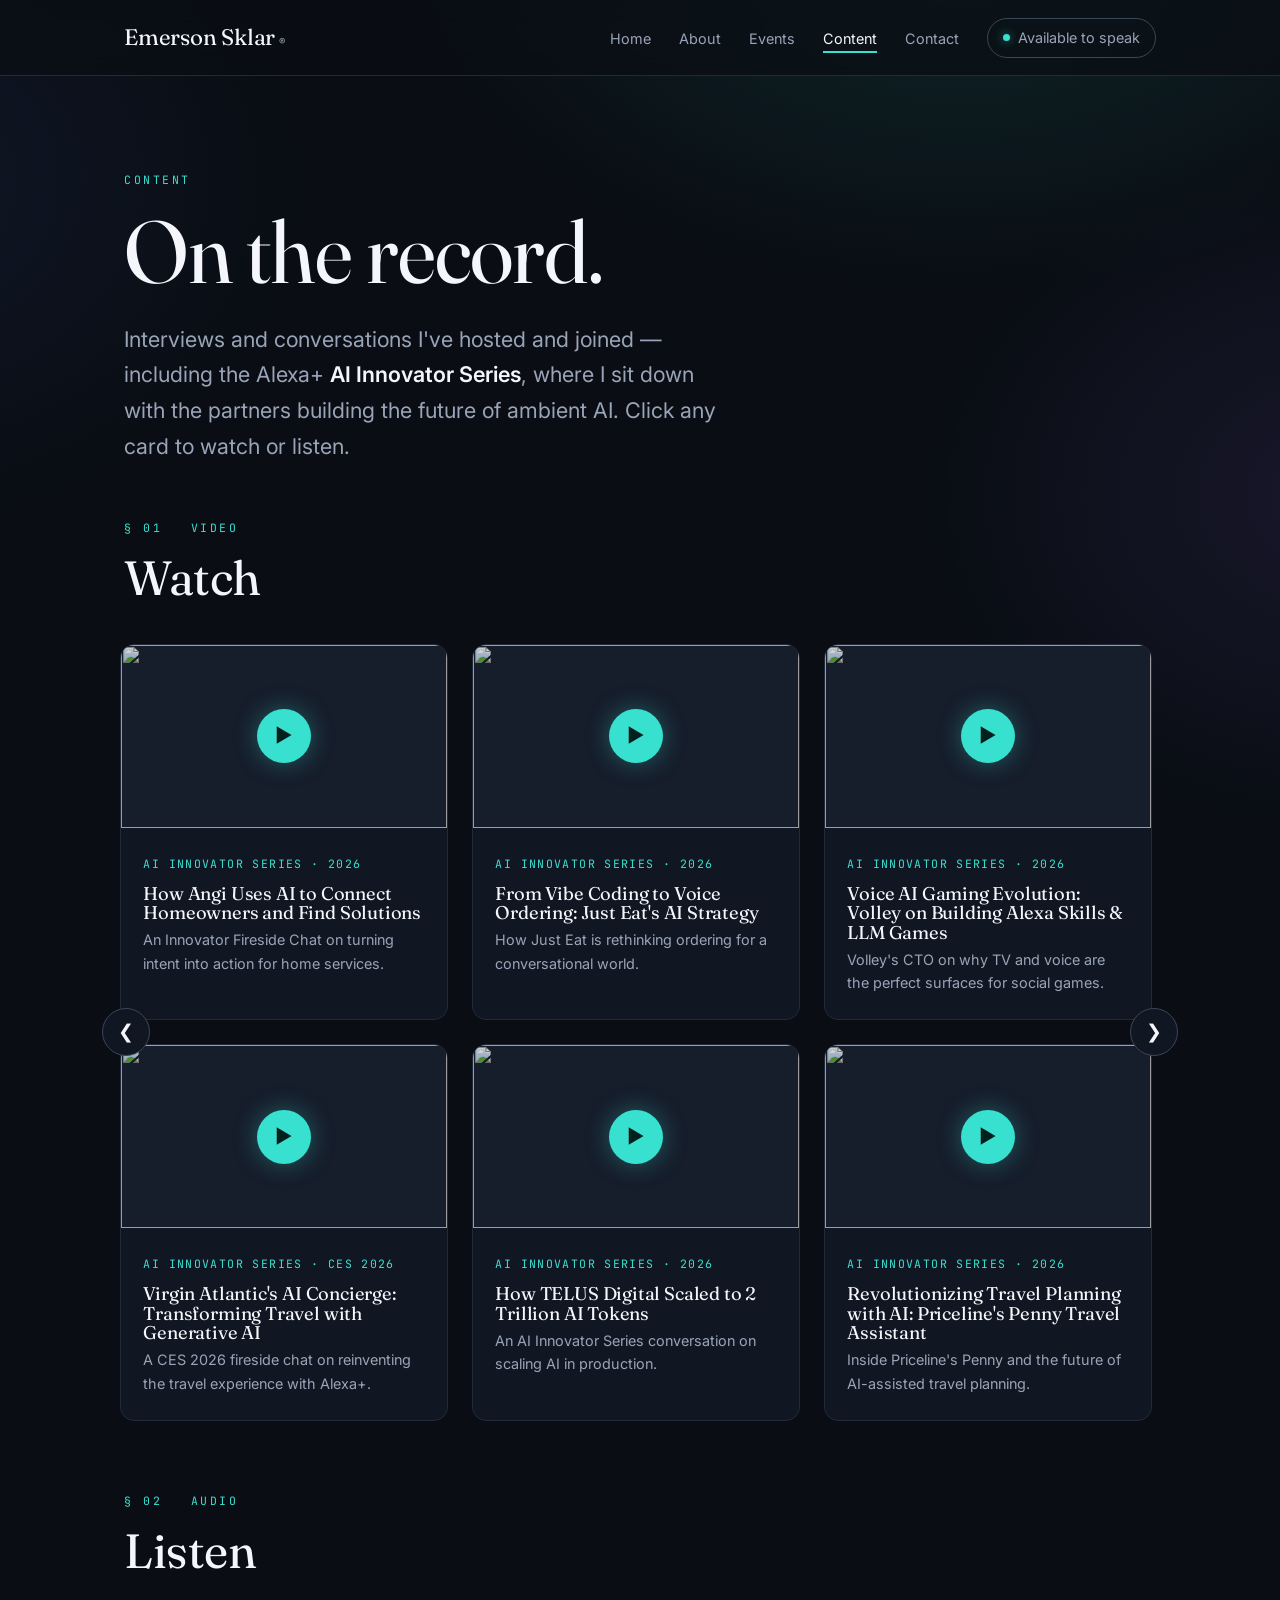
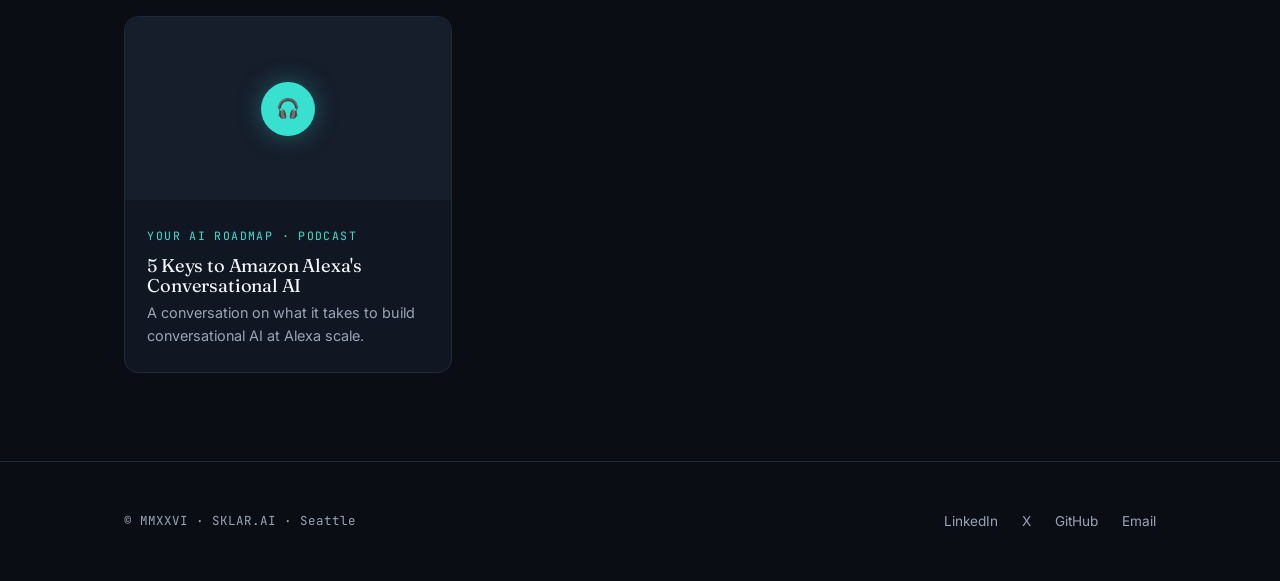
==== content/index.html @ c4c7babc "Add clean URLs and complete OpenGraph/Twitter tags - Move inner pages to folder/index.html for clean" ====
<!DOCTYPE html>
<html lang="en">
<head>
  <meta charset="utf-8">
  <meta name="viewport" content="width=device-width, initial-scale=1">
  <title>Content — Emerson Sklar</title>
  <meta name="description" content="Videos, interviews, and podcasts featuring Emerson Sklar, Chief Evangelist for Amazon Alexa — including the Alexa+ AI Innovator Series.">
  <link rel="canonical" href="https://sklar.ai/content/">
  <meta property="og:type" content="website">
  <meta property="og:site_name" content="Emerson Sklar">
  <meta property="og:title" content="Content — Emerson Sklar">
  <meta property="og:description" content="Videos, interviews, and podcasts featuring Emerson Sklar, Chief Evangelist for Amazon Alexa — including the Alexa+ AI Innovator Series.">
  <meta property="og:url" content="https://sklar.ai/content/">
  <meta property="og:image" content="https://sklar.ai/assets/img/og-image.jpg">
  <meta property="og:image:width" content="1200">
  <meta property="og:image:height" content="630">
  <meta property="og:image:alt" content="Emerson Sklar, Chief Evangelist for Amazon Alexa">
  <meta name="twitter:card" content="summary_large_image">
  <meta name="twitter:title" content="Content — Emerson Sklar">
  <meta name="twitter:description" content="Videos, interviews, and podcasts — including the Alexa+ AI Innovator Series.">
  <meta name="twitter:image" content="https://sklar.ai/assets/img/og-image.jpg">
  <link rel="preconnect" href="https://fonts.googleapis.com">
  <link rel="preconnect" href="https://fonts.gstatic.com" crossorigin>
  <link href="https://fonts.googleapis.com/css2?family=Fraunces:ital,opsz,wght@0,9..144,400;0,9..144,500;1,9..144,400&family=Inter:wght@400;500;600&family=JetBrains+Mono:wght@400;500&display=swap" rel="stylesheet">
  <link rel="stylesheet" href="/assets/css/style.css?v=2">
  <link rel="stylesheet" href="/assets/css/carousel.css?v=2">
</head>
<body>

  <nav class="nav">
    <div class="nav-inner">
      <a class="brand" href="/"><span class="name">Emerson Sklar</span><sup>®</sup></a>
      <input type="checkbox" id="nav-toggle" class="nav-toggle">
      <label for="nav-toggle" class="nav-toggle-label" aria-label="Toggle menu">☰</label>
      <ul class="nav-links">
        <li><a href="/">Home</a></li>
        <li><a href="/about/">About</a></li>
        <li><a href="/events/">Events</a></li>
        <li><a href="/content/" class="active">Content</a></li>
        <li><a href="/contact/">Contact</a></li>
        <li><a class="pill" href="/contact/"><span class="dot"></span>Available to speak</a></li>
      </ul>
    </div>
  </nav>

  <section>
    <div class="wrap">
      <span class="eyebrow rise rise-1">Content</span>
      <h1 class="rise rise-2" style="margin-bottom:1.5rem;">On the record.</h1>
      <p class="lead rise rise-3" style="margin-bottom:3rem;">Interviews and conversations I've hosted and joined &mdash; including the Alexa+ <strong>AI Innovator Series</strong>, where I sit down with the partners building the future of ambient AI. Click any card to watch or listen.</p>

      <div class="section-head">
        <div><span class="eyebrow">§ 01 &nbsp; Video</span><h2>Watch</h2></div>
      </div>

      <!--
        VIDEO CAROUSEL: the cards below scroll horizontally, 2 rows x 3 columns
        (= 6 videos) at a time on desktop, with the prev/next arrows.
        To add a video: copy one <article class="media-item"> block below and
        paste it inside <div class="carousel-track">. It is added to the
        carousel automatically — no other changes needed.
      -->
      <div class="carousel" style="margin-bottom:4rem;">
        <button class="carousel-btn prev" type="button" aria-label="Previous videos">&#10094;</button>

        <div class="carousel-track" aria-label="Video carousel" tabindex="0">

        <article class="media-item">
          <a href="https://www.youtube.com/watch?v=mLCCWMTmZUk" target="_blank" rel="noopener">
            <div class="media-thumb">
              <img src="https://img.youtube.com/vi/mLCCWMTmZUk/hqdefault.jpg" alt="" loading="lazy">
              <div class="play">&#9654;</div>
            </div>
          </a>
          <div class="media-body">
            <span class="kind">AI Innovator Series · 2026</span>
            <h3>How Angi Uses AI to Connect Homeowners and Find Solutions</h3>
            <p>An Innovator Fireside Chat on turning intent into action for home services.</p>
          </div>
        </article>

        <article class="media-item">
          <a href="https://www.youtube.com/watch?v=b-GQsr6sros" target="_blank" rel="noopener">
            <div class="media-thumb">
              <img src="https://img.youtube.com/vi/b-GQsr6sros/hqdefault.jpg" alt="" loading="lazy">
              <div class="play">&#9654;</div>
            </div>
          </a>
          <div class="media-body">
            <span class="kind">AI Innovator Series · CES 2026</span>
            <h3>Virgin Atlantic's AI Concierge: Transforming Travel with Generative AI</h3>
            <p>A CES 2026 fireside chat on reinventing the travel experience with Alexa+.</p>
          </div>
        </article>

        <article class="media-item">
          <a href="https://www.youtube.com/watch?v=Ljmu2ucyFkM" target="_blank" rel="noopener">
            <div class="media-thumb">
              <img src="https://img.youtube.com/vi/Ljmu2ucyFkM/hqdefault.jpg" alt="" loading="lazy">
              <div class="play">&#9654;</div>
            </div>
          </a>
          <div class="media-body">
            <span class="kind">AI Innovator Series · 2026</span>
            <h3>From Vibe Coding to Voice Ordering: Just Eat's AI Strategy</h3>
            <p>How Just Eat is rethinking ordering for a conversational world.</p>
          </div>
        </article>

        <article class="media-item">
          <a href="https://www.youtube.com/watch?v=TvRG2hzFliM" target="_blank" rel="noopener">
            <div class="media-thumb">
              <img src="https://img.youtube.com/vi/TvRG2hzFliM/hqdefault.jpg" alt="" loading="lazy">
              <div class="play">&#9654;</div>
            </div>
          </a>
          <div class="media-body">
            <span class="kind">AI Innovator Series · 2026</span>
            <h3>How TELUS Digital Scaled to 2 Trillion AI Tokens</h3>
            <p>An AI Innovator Series conversation on scaling AI in production.</p>
          </div>
        </article>

        <article class="media-item">
          <a href="https://www.youtube.com/watch?v=eh3qBRM03-0" target="_blank" rel="noopener">
            <div class="media-thumb">
              <img src="https://img.youtube.com/vi/eh3qBRM03-0/hqdefault.jpg" alt="" loading="lazy">
              <div class="play">&#9654;</div>
            </div>
          </a>
          <div class="media-body">
            <span class="kind">AI Innovator Series · 2026</span>
            <h3>Voice AI Gaming Evolution: Volley on Building Alexa Skills &amp; LLM Games</h3>
            <p>Volley's CTO on why TV and voice are the perfect surfaces for social games.</p>
          </div>
        </article>

        <article class="media-item">
          <a href="https://www.youtube.com/watch?v=NsKoi2pzSls" target="_blank" rel="noopener">
            <div class="media-thumb">
              <img src="https://img.youtube.com/vi/NsKoi2pzSls/hqdefault.jpg" alt="" loading="lazy">
              <div class="play">&#9654;</div>
            </div>
          </a>
          <div class="media-body">
            <span class="kind">AI Innovator Series · 2026</span>
            <h3>Revolutionizing Travel Planning with AI: Priceline's Penny Travel Assistant</h3>
            <p>Inside Priceline's Penny and the future of AI-assisted travel planning.</p>
          </div>
        </article>

        <article class="media-item">
          <a href="https://www.youtube.com/watch?v=Tygz9t9SlMI" target="_blank" rel="noopener">
            <div class="media-thumb">
              <img src="https://img.youtube.com/vi/Tygz9t9SlMI/hqdefault.jpg" alt="" loading="lazy">
              <div class="play">&#9654;</div>
            </div>
          </a>
          <div class="media-body">
            <span class="kind">Keynote · CES 2026</span>
            <h3>Amazon CES 2026: New Alexa+ Echo, Kindle Scribe, Ring 4K &amp; Fire TV Lineup</h3>
            <p>An ambient-AI overview of Amazon's CES 2026 device lineup.</p>
          </div>
        </article>

        <article class="media-item">
          <a href="https://www.youtube.com/watch?v=8UlNAGkz5Ak" target="_blank" rel="noopener">
            <div class="media-thumb">
              <img src="https://img.youtube.com/vi/8UlNAGkz5Ak/hqdefault.jpg" alt="" loading="lazy">
              <div class="play">&#9654;</div>
            </div>
          </a>
          <div class="media-body">
            <span class="kind">Alexa Innovators · 2023</span>
            <h3>BMW | Alexa Innovators | Build with Alexa</h3>
            <p>How BMW built with Alexa — from the Build with Alexa series.</p>
          </div>
        </article>

        </div><!-- /.carousel-track -->

        <button class="carousel-btn next" type="button" aria-label="More videos">&#10095;</button>
      </div><!-- /.carousel -->

      <div class="section-head">
        <div><span class="eyebrow">§ 02 &nbsp; Audio</span><h2>Listen</h2></div>
      </div>

      <div class="media-grid">
        <article class="media-item">
          <a href="https://podcasts.apple.com/us/podcast/5-keys-to-amazon-alexas-conversational-ai-with-emerson/id1743322693?i=1000672221171" target="_blank" rel="noopener">
            <div class="media-thumb"><div class="play">&#127911;</div></div>
          </a>
          <div class="media-body">
            <span class="kind">Your AI Roadmap · Podcast</span>
            <h3>5 Keys to Amazon Alexa's Conversational AI</h3>
            <p>A conversation on what it takes to build conversational AI at Alexa scale.</p>
          </div>
        </article>
      </div>

      <!-- To add a video: copy a card inside the carousel track above, swap the two YouTube IDs (in the link and the img src) and the title. It joins the carousel automatically. -->

    </div>
  </section>

  <footer class="footer">
    <div class="wrap footer-inner">
      <span class="copy">© MMXXVI · SKLAR.AI · Seattle</span>
      <div class="socials">
        <a href="https://www.linkedin.com/in/emersonsklar/" target="_blank" rel="noopener">LinkedIn</a>
        <a href="https://x.com/emersonsklar" target="_blank" rel="noopener">X</a>
        <a href="https://github.com/emersonsklar" target="_blank" rel="noopener">GitHub</a>
        <a href="mailto:emersonsklar@gmail.com">Email</a>
      </div>
    </div>
  </footer>

  <script src="/assets/js/carousel.js?v=2"></script>
</body>
</html>
---- assets/css/style.css ----
/* =========================================================================
   sklar.ai — Emerson Sklar, Chief Evangelist, Amazon Alexa
   Hand-written static site. No build step, no dependencies.
   Edit content in the .html files; edit look-and-feel here.
   ========================================================================= */

/* ---- Design tokens ---------------------------------------------------- */
:root {
  /* Palette — deep midnight background with an electric-cyan accent.
     A nod to Alexa's glow without literally copying it. Change --accent
     to re-skin the whole site in one line. */
  --bg:            #0a0e14;   /* page background */
  --bg-elev:       #111722;   /* raised cards / panels */
  --bg-elev-2:     #161d2b;   /* hover / nested panels */
  --fg:            #f4f6fb;   /* primary text */
  --muted:         #9aa4b8;   /* secondary text */
  --border:        #212a3a;   /* hairline borders */
  --border-strong: #3a465c;
  --accent:        #38e0d0;   /* electric cyan — primary accent */
  --accent-dim:    #1fa89b;   /* darker accent for hovers */
  --accent-glow:   rgba(56, 224, 208, 0.35);
  --accent-2:      #a06bff;   /* electric violet — secondary accent, used sparingly */
  --accent-2-dim:  #7b46d8;   /* darker violet for hovers */
  --accent-2-glow: rgba(160, 107, 255, 0.35);

  /* Typography */
  --font-display: "Fraunces", "Times New Roman", Georgia, serif;
  --font-sans:    "Inter", ui-sans-serif, system-ui, -apple-system, sans-serif;
  --font-mono:    "JetBrains Mono", ui-monospace, SFMono-Regular, Menlo, monospace;

  /* Layout */
  --maxw: 1080px;
  --radius: 14px;
}

/* ---- Reset ------------------------------------------------------------ */
*, *::before, *::after { box-sizing: border-box; margin: 0; padding: 0; }

html { scroll-behavior: smooth; -webkit-text-size-adjust: 100%; }

body {
  font-family: var(--font-sans);
  background: var(--bg);
  color: var(--fg);
  line-height: 1.65;
  font-size: 17px;
  -webkit-font-smoothing: antialiased;
  text-rendering: optimizeLegibility;
  overflow-x: hidden;
}

/* Ambient glow behind the page — subtle, fixed, decorative. */
body::before {
  content: "";
  position: fixed;
  inset: 0;
  z-index: -1;
  background:
    radial-gradient(60rem 40rem at 75% -10%, rgba(56, 224, 208, 0.12), transparent 60%),
    radial-gradient(48rem 38rem at 105% 55%, rgba(160, 107, 255, 0.10), transparent 55%),
    radial-gradient(50rem 40rem at -10% 20%, rgba(80, 120, 255, 0.08), transparent 55%);
  pointer-events: none;
}

a { color: inherit; text-decoration: none; }

img { max-width: 100%; display: block; }

/* ---- Typography ------------------------------------------------------- */
h1, h2, h3 { font-family: var(--font-display); font-weight: 400; line-height: 1.05; letter-spacing: -0.01em; }

h1 { font-size: clamp(2.8rem, 7vw, 5.5rem); }
h2 { font-size: clamp(2rem, 4vw, 3rem); }
h3 { font-size: clamp(1.3rem, 2.5vw, 1.7rem); }

p { color: var(--muted); }
strong { color: var(--fg); font-weight: 600; }
em { font-style: italic; }

.accent { color: var(--accent); }

/* Gradient text treatment — cyan → violet. Used sparingly for emphasis
   (e.g. a word in the hero headline). Falls back to solid accent where
   background-clip:text is unsupported. */
.grad-text {
  color: var(--accent);
  background: linear-gradient(100deg, var(--accent) 0%, var(--accent-2) 100%);
  -webkit-background-clip: text;
  background-clip: text;
  -webkit-text-fill-color: transparent;
}

/* Small monospace label used for section markers like "§ 01 / SPEAKING" */
.eyebrow {
  font-family: var(--font-mono);
  font-size: 0.72rem;
  letter-spacing: 0.22em;
  text-transform: uppercase;
  color: var(--accent);
  display: inline-block;
  margin-bottom: 1rem;
}

/* ---- Layout helpers --------------------------------------------------- */
.wrap { max-width: var(--maxw); margin: 0 auto; padding: 0 1.5rem; }

section { padding: 5.5rem 0; }
section + section { border-top: 1px solid var(--border); }

.lead { font-size: clamp(1.1rem, 2vw, 1.35rem); color: var(--muted); max-width: 46ch; }

/* ---- Navigation ------------------------------------------------------- */
.nav {
  position: sticky; top: 0; z-index: 100;
  backdrop-filter: blur(12px);
  background: rgba(10, 14, 20, 0.72);
  border-bottom: 1px solid var(--border);
}
.nav-inner {
  max-width: var(--maxw); margin: 0 auto; padding: 1.1rem 1.5rem;
  display: flex; align-items: center; justify-content: space-between; gap: 1rem;
}
.brand { display: flex; align-items: baseline; gap: 0.25rem; }
.brand .name { font-family: var(--font-display); font-size: 1.4rem; letter-spacing: -0.01em; }
.brand sup { font-size: 0.6rem; color: var(--muted); }

.nav-links { display: flex; align-items: center; gap: 1.75rem; list-style: none; }
.nav-links a {
  font-size: 0.9rem; color: var(--muted); position: relative;
  transition: color 0.2s ease;
}
.nav-links a:hover { color: var(--fg); }
.nav-links a.active { color: var(--fg); }
.nav-links a.active::after {
  content: ""; position: absolute; left: 0; right: 0; bottom: -6px;
  height: 1.5px; background: var(--accent);
}

/* "Available for talks" pill */
.pill {
  display: inline-flex; align-items: center; gap: 0.5rem;
  border: 1px solid var(--border-strong); border-radius: 999px;
  padding: 0.45rem 0.95rem; font-size: 0.8rem; color: var(--fg);
  transition: border-color 0.2s ease, background 0.2s ease;
}
.pill:hover { border-color: var(--accent); background: var(--bg-elev); }
.dot {
  width: 7px; height: 7px; border-radius: 50%; background: var(--accent);
  box-shadow: 0 0 10px 1px var(--accent-glow);
  animation: pulse 2.4s ease-in-out infinite;
}
@keyframes pulse { 0%,100% { opacity: 1; } 50% { opacity: 0.35; } }

/* Mobile menu toggle (checkbox hack — no JS needed) */
.nav-toggle, .nav-toggle-label { display: none; }

/* ---- Buttons ---------------------------------------------------------- */
.btn {
  display: inline-flex; align-items: center; gap: 0.55rem;
  font-family: var(--font-sans); font-size: 0.95rem; font-weight: 500;
  padding: 0.8rem 1.5rem; border-radius: 999px;
  transition: transform 0.15s ease, box-shadow 0.2s ease, background 0.2s ease;
}
.btn-primary { background: linear-gradient(100deg, var(--accent) 0%, #5ce9dc 55%, var(--accent-2) 220%); color: #04201d; font-weight: 600; }
.btn-primary:hover { transform: translateY(-2px); box-shadow: 0 8px 30px var(--accent-glow), 0 4px 22px var(--accent-2-glow); }
.btn-ghost { border: 1px solid var(--border-strong); color: var(--fg); }
.btn-ghost:hover { border-color: var(--accent); color: var(--accent); }

/* ---- Hero ------------------------------------------------------------- */
.hero { padding: 6rem 0 5rem; position: relative; overflow: hidden; }

/* Two-column layout on desktop: copy on the left, portrait on the right.
   Stacks to a single column on narrow viewports (see responsive block). */
.hero-grid {
  display: grid;
  grid-template-columns: 1.15fr 0.85fr;
  gap: clamp(2rem, 5vw, 4.5rem);
  align-items: center;
}
.hero .role {
  font-family: var(--font-mono); font-size: 0.85rem; letter-spacing: 0.15em;
  text-transform: uppercase; color: var(--muted); margin-bottom: 1.5rem;
}
.hero .role .accent { color: var(--accent); }
.hero h1 { margin-bottom: 1.5rem; }
.hero .lead { margin-bottom: 2.25rem; max-width: 40ch; }
.hero-actions { display: flex; gap: 1rem; flex-wrap: wrap; }

/* Portrait with a soft dual-accent glow. Rounded-rectangle frame keeps the
   full square headshot visible — no circular crop that clips the face. */
.hero-portrait { position: relative; justify-self: center; max-width: 360px; width: 100%; }
.hero-portrait::before {
  content: "";
  position: absolute; inset: -12%;
  z-index: 0;
  border-radius: 30%;
  background:
    radial-gradient(circle at 30% 25%, var(--accent-glow), transparent 62%),
    radial-gradient(circle at 75% 80%, var(--accent-2-glow), transparent 60%);
  filter: blur(28px);
  opacity: 0.9;
}
.hero-portrait img {
  position: relative; z-index: 1;
  width: 100%; height: auto;
  border-radius: var(--radius);
  border: 1px solid var(--border-strong);
  box-shadow: 0 20px 60px rgba(0, 0, 0, 0.5);
}

/* Floating gradient orbs behind the hero — decorative, subtle drift. */
.hero-orb {
  position: absolute; z-index: 0; border-radius: 50%;
  filter: blur(60px); pointer-events: none; opacity: 0.5;
}
.hero-orb.orb-1 {
  width: 30rem; height: 30rem; top: -8rem; right: -6rem;
  background: radial-gradient(circle, var(--accent-glow), transparent 68%);
  animation: orbFloat 18s ease-in-out infinite;
}
.hero-orb.orb-2 {
  width: 24rem; height: 24rem; bottom: -10rem; left: -8rem;
  background: radial-gradient(circle, var(--accent-2-glow), transparent 68%);
  animation: orbFloat 22s ease-in-out infinite reverse;
}
.hero .wrap { position: relative; z-index: 1; }
@keyframes orbFloat {
  0%, 100% { transform: translate(0, 0) scale(1); }
  50%      { transform: translate(2.5rem, 1.5rem) scale(1.08); }
}

/* ---- Stats strip ------------------------------------------------------ */
.stats { display: grid; grid-template-columns: repeat(3, 1fr); gap: 1.5rem; }
.stat { border-left: 2px solid var(--border-strong); padding-left: 1.25rem; }
.stat .num { font-family: var(--font-display); font-size: 2.4rem; color: var(--fg); line-height: 1; }
.stat .label { font-size: 0.85rem; color: var(--muted); margin-top: 0.4rem; }

/* ---- Alexa+ brand band ------------------------------------------------ */
/* A focused band that reinforces the Alexa connection, framing the looping
   animated Alexa+ wordmark. */
.alexa-band .wrap {
  display: grid; grid-template-columns: 0.9fr 1.1fr;
  gap: clamp(2rem, 5vw, 4rem); align-items: center;
}
.alexa-band .band-copy .eyebrow { color: var(--accent-2); }
.alexa-band .band-copy h2 { margin-bottom: 0.9rem; }
.alexa-band .band-copy p { max-width: 44ch; }
.alexa-logo-frame {
  position: relative; justify-self: end;
  width: 100%; max-width: 560px;
  border-radius: var(--radius);
  border: 1px solid var(--border);
  overflow: hidden;
  background: var(--bg-elev);
  box-shadow: 0 0 0 1px rgba(160, 107, 255, 0.10), 0 20px 60px rgba(0, 0, 0, 0.45);
}
/* Gradient glow rim on the frame using a masked border. */
.alexa-logo-frame::after {
  content: ""; position: absolute; inset: 0; z-index: 2;
  border-radius: inherit; padding: 1px;
  background: linear-gradient(120deg, var(--accent), var(--accent-2));
  -webkit-mask: linear-gradient(#000 0 0) content-box, linear-gradient(#000 0 0);
  -webkit-mask-composite: xor; mask-composite: exclude;
  opacity: 0.55; pointer-events: none;
}
.alexa-logo-frame video,
.alexa-logo-frame img.alexa-logo-media {
  display: block; width: 100%; height: auto;
}

/* ---- Cards / lists ---------------------------------------------------- */
.card {
  position: relative;
  background: var(--bg-elev); border: 1px solid var(--border);
  border-radius: var(--radius); padding: 1.75rem;
  transition: border-color 0.2s ease, transform 0.2s ease, background 0.2s ease, box-shadow 0.2s ease;
}
.card:hover { border-color: var(--border-strong); transform: translateY(-3px); background: var(--bg-elev-2); box-shadow: 0 14px 40px rgba(0, 0, 0, 0.35); }
.card-grid { display: grid; grid-template-columns: repeat(auto-fill, minmax(300px, 1fr)); gap: 1.25rem; }

.card .meta { font-family: var(--font-mono); font-size: 0.75rem; color: var(--accent); letter-spacing: 0.05em; }
.card h3 { margin: 0.6rem 0; color: var(--fg); }
.card p { font-size: 0.95rem; }
.card .arrow { margin-top: 1rem; font-size: 0.9rem; color: var(--muted); transition: color 0.2s; }
.card:hover .arrow { color: var(--accent); }

/* Section header with a "see all" link on the right */
.section-head { display: flex; align-items: baseline; justify-content: space-between; margin-bottom: 2.5rem; gap: 1rem; flex-wrap: wrap; }
.section-head .more { font-size: 0.9rem; color: var(--muted); }
.section-head .more:hover { color: var(--accent); }

/* ---- Timeline (Speaking / experience) --------------------------------- */
.timeline { list-style: none; }
.timeline li {
  display: grid; grid-template-columns: 8.5rem 1fr; gap: 1.5rem;
  padding: 1.4rem 0; border-top: 1px solid var(--border);
}
.timeline li:first-child { border-top: none; }
.timeline .when { font-family: var(--font-mono); font-size: 0.8rem; color: var(--muted); padding-top: 0.2rem; }
.timeline .what h3 { font-size: 1.2rem; color: var(--fg); margin-bottom: 0.25rem; }
.timeline .what .venue { color: var(--accent); font-size: 0.9rem; }
.timeline .what p { font-size: 0.95rem; margin-top: 0.4rem; }

/* ---- Media grid (videos / podcasts) ----------------------------------- */
.media-grid { display: grid; grid-template-columns: repeat(auto-fill, minmax(320px, 1fr)); gap: 1.5rem; }
.media-item { background: var(--bg-elev); border: 1px solid var(--border); border-radius: var(--radius); overflow: hidden; transition: border-color 0.2s, transform 0.2s; }
.media-item:hover { border-color: var(--border-strong); transform: translateY(-3px); }
.media-thumb { position: relative; aspect-ratio: 16 / 9; background: var(--bg-elev-2); display: flex; align-items: center; justify-content: center; overflow: hidden; }
.media-thumb img { position: absolute; inset: 0; width: 100%; height: 100%; object-fit: cover; transition: transform 0.4s ease, filter 0.3s ease; filter: brightness(0.82); }
.media-item:hover .media-thumb img { transform: scale(1.05); filter: brightness(0.62); }
.media-thumb .play { position: relative; z-index: 2; width: 54px; height: 54px; border-radius: 50%; background: var(--accent); display: flex; align-items: center; justify-content: center; color: #04201d; font-size: 1.2rem; box-shadow: 0 0 24px var(--accent-glow); transition: transform 0.2s ease; }
.media-item:hover .media-thumb .play { transform: scale(1.1); }
.media-embed { aspect-ratio: 16 / 9; width: 100%; border: 0; display: block; }
.media-body { padding: 1.25rem 1.4rem 1.5rem; }
.media-body .kind { font-family: var(--font-mono); font-size: 0.72rem; letter-spacing: 0.12em; text-transform: uppercase; color: var(--accent); }
.media-body h3 { font-size: 1.15rem; color: var(--fg); margin: 0.5rem 0 0.35rem; }
.media-body p { font-size: 0.9rem; }

/* ---- About intro (portrait + opening copy) ---------------------------- */
.about-intro {
  display: grid;
  grid-template-columns: 220px 1fr;
  gap: clamp(1.5rem, 4vw, 3rem);
  align-items: center;
  margin-bottom: 3.5rem;
}
.about-portrait { position: relative; }
.about-portrait::before {
  content: "";
  position: absolute; inset: -10%;
  z-index: 0;
  border-radius: 30%;
  background:
    radial-gradient(circle at 30% 25%, var(--accent-glow), transparent 62%),
    radial-gradient(circle at 75% 80%, var(--accent-2-glow), transparent 60%);
  filter: blur(26px);
  opacity: 0.85;
}
.about-portrait img {
  position: relative; z-index: 1;
  width: 100%; height: auto;
  border-radius: var(--radius);
  border: 1px solid var(--border-strong);
  box-shadow: 0 18px 50px rgba(0, 0, 0, 0.5);
}
.about-intro-copy { max-width: none; }
/* Normalize ALL body paragraphs on the About page to one consistent size/color.
   Overrides the global ".prose p:first-of-type" lead-paragraph treatment, which
   otherwise turns the first paragraph of each prose block white — and the About
   page has two prose blocks, so it looked scattered (paras 1 and 3 white). */
.about-page .prose p,
.about-page .prose p:first-of-type { font-size: 1.08rem; color: var(--muted); }
@media (max-width: 720px) {
  .about-intro { grid-template-columns: 1fr; justify-items: center; }
  .about-portrait { max-width: 220px; }
}

/* ---- Prose (About / Writing article body) ----------------------------- */
.prose { max-width: 65ch; }
.prose p { margin-bottom: 1.4rem; font-size: 1.08rem; }
.prose p:first-of-type { font-size: 1.2rem; color: var(--fg); }
.prose a { color: var(--accent); border-bottom: 1px solid transparent; transition: border-color 0.2s; }
.prose a:hover { border-color: var(--accent); }
.prose h2 { margin: 2.5rem 0 1rem; }

/* ---- Contact ---------------------------------------------------------- */
.contact-links { display: flex; flex-direction: column; gap: 1rem; margin-top: 2rem; }
.contact-links a {
  display: flex; align-items: center; justify-content: space-between;
  padding: 1.1rem 1.4rem; border: 1px solid var(--border); border-radius: var(--radius);
  background: var(--bg-elev); transition: border-color 0.2s, transform 0.2s;
}
.contact-links a:hover { border-color: var(--accent); transform: translateX(4px); }
.contact-links .label { display: flex; align-items: center; gap: 0.9rem; }
.contact-links .channel { font-family: var(--font-mono); font-size: 0.75rem; color: var(--muted); text-transform: uppercase; letter-spacing: 0.1em; width: 6rem; }
.contact-links .handle { color: var(--fg); }
.contact-links .go { color: var(--muted); }
.contact-links a:hover .go { color: var(--accent); }

/* ---- Footer ----------------------------------------------------------- */
.footer { border-top: 1px solid var(--border); padding: 3rem 0; }
.footer-inner { display: flex; align-items: center; justify-content: space-between; gap: 1rem; flex-wrap: wrap; }
.footer .copy { font-family: var(--font-mono); font-size: 0.78rem; color: var(--muted); letter-spacing: 0.08em; }
.footer .socials { display: flex; gap: 1.5rem; }
.footer .socials a { font-size: 0.85rem; color: var(--muted); transition: color 0.2s; }
.footer .socials a:hover { color: var(--accent); }

/* ---- Entrance animation ----------------------------------------------- */
@keyframes fadeRise { from { opacity: 0; transform: translateY(16px); } to { opacity: 1; transform: none; } }
.rise { animation: fadeRise 0.7s cubic-bezier(0.2, 0.7, 0.2, 1) both; }
.rise-1 { animation-delay: 0.05s; }
.rise-2 { animation-delay: 0.15s; }
.rise-3 { animation-delay: 0.25s; }
.rise-4 { animation-delay: 0.35s; }
@media (prefers-reduced-motion: reduce) {
  .rise { animation: none; }
  .hero-orb { animation: none; }
  html { scroll-behavior: auto; }
}

/* ---- Responsive ------------------------------------------------------- */
/* Collapse two-column hero + alexa band on tablets and below. */
@media (max-width: 900px) {
  .hero-grid { grid-template-columns: 1fr; gap: 2.5rem; }
  .hero-portrait { order: -1; max-width: 260px; }
  .alexa-band .wrap { grid-template-columns: 1fr; gap: 2rem; }
  .alexa-logo-frame { justify-self: center; }
}

@media (max-width: 720px) {
  .nav-toggle-label {
    display: block; cursor: pointer; font-size: 1.5rem; color: var(--fg);
    background: none; border: none; line-height: 1;
  }
  .nav-links {
    display: none; position: absolute; top: 100%; left: 0; right: 0;
    flex-direction: column; align-items: flex-start; gap: 0;
    background: var(--bg-elev); border-bottom: 1px solid var(--border);
    padding: 0.5rem 1.5rem 1.25rem;
  }
  .nav-links li { width: 100%; }
  .nav-links li a { display: block; padding: 0.75rem 0; width: 100%; }
  .nav-toggle:checked ~ .nav-links { display: flex; }
  .nav .pill { display: none; }

  .stats { grid-template-columns: 1fr; gap: 1.25rem; }
  .timeline li { grid-template-columns: 1fr; gap: 0.35rem; }
  .timeline .when { padding-top: 0; }
  section { padding: 4rem 0; }
}
---- assets/css/carousel.css ----
/* ==========================================================================
   Video carousel — used only by the "Watch" section on content.html.
   Turns a long vertical grid of video cards into a horizontally-scrolling
   2-row x 3-column carousel with prev/next arrows.

   Reuses the existing design tokens (--bg, --accent, --border, etc.) and the
   existing .media-item / .media-thumb / .media-body card styles from
   style.css — this file only lays out the track and styles the arrows.
   ========================================================================== */

/* Wrapper that positions the arrow buttons relative to the scrolling track. */
.carousel {
  position: relative;
}

/* The scrolling track.
   - Two rows, and columns are auto-created as cards flow down-then-right,
     so every 3 columns = one "page" of 6 videos on desktop.
   - Native CSS scroll-snap keeps columns aligned as you scroll or click. */
.carousel-track {
  display: grid;
  grid-auto-flow: column;
  grid-template-rows: repeat(2, auto);
  /* 3 columns visible at once. Each column is a third of the track width,
     minus its share of the two gaps between the three columns. */
  grid-auto-columns: calc((100% - 2 * 1.5rem) / 3);
  gap: 1.5rem;
  overflow-x: auto;
  overflow-y: hidden;
  scroll-snap-type: x mandatory;
  scroll-behavior: smooth;
  /* Room for the focus ring / hover lift so cards aren't clipped. */
  padding: 4px;
  margin: -4px;
  /* Hide the native scrollbar — navigation is via the arrows / swipe. */
  scrollbar-width: none;          /* Firefox */
  -ms-overflow-style: none;       /* old Edge */
}
.carousel-track::-webkit-scrollbar { display: none; } /* Chrome / Safari */

/* Snap each card's column to the left edge of the track. */
.carousel-track > .media-item {
  scroll-snap-align: start;
}

/* Arrow controls — circular, accent-colored, matching the .play / .btn
   visual language from style.css. */
.carousel-btn {
  position: absolute;
  top: 50%;
  transform: translateY(-50%);
  z-index: 3;
  width: 48px;
  height: 48px;
  border-radius: 50%;
  border: 1px solid var(--border-strong);
  background: var(--bg-elev);
  color: var(--fg);
  font-size: 1.2rem;
  line-height: 1;
  display: flex;
  align-items: center;
  justify-content: center;
  cursor: pointer;
  transition: border-color 0.2s ease, color 0.2s ease,
              background 0.2s ease, box-shadow 0.2s ease, opacity 0.2s ease;
}
.carousel-btn:hover:not(:disabled) {
  border-color: var(--accent);
  color: var(--accent);
  background: var(--bg-elev-2);
  box-shadow: 0 0 24px var(--accent-glow);
}
.carousel-btn:focus-visible {
  outline: 2px solid var(--accent);
  outline-offset: 2px;
}
/* Dimmed + non-interactive at the start (prev) or end (next) of the track. */
.carousel-btn:disabled {
  opacity: 0.3;
  cursor: default;
}

/* Pull the arrows just outside the track so they don't cover the cards. */
.carousel-btn.prev { left: -22px; }
.carousel-btn.next { right: -22px; }

/* --------------------------------------------------------------------------
   Responsive: as the viewport narrows, show fewer columns per page.
   Horizontal swipe/scroll still works at every size.
   -------------------------------------------------------------------------- */

/* Tablet: 2 columns per page. */
@media (max-width: 900px) {
  .carousel-track {
    grid-auto-columns: calc((100% - 1.5rem) / 2);
  }
}

/* Mobile: 1 column per page. Tuck arrows inside the edges so they stay
   reachable, or the user can simply swipe horizontally. */
@media (max-width: 600px) {
  .carousel-track {
    grid-auto-columns: 100%;
  }
  .carousel-btn.prev { left: 4px; }
  .carousel-btn.next { right: 4px; }
}

/* Respect users who prefer reduced motion: no smooth-scroll animation. */
@media (prefers-reduced-motion: reduce) {
  .carousel-track { scroll-behavior: auto; }
}
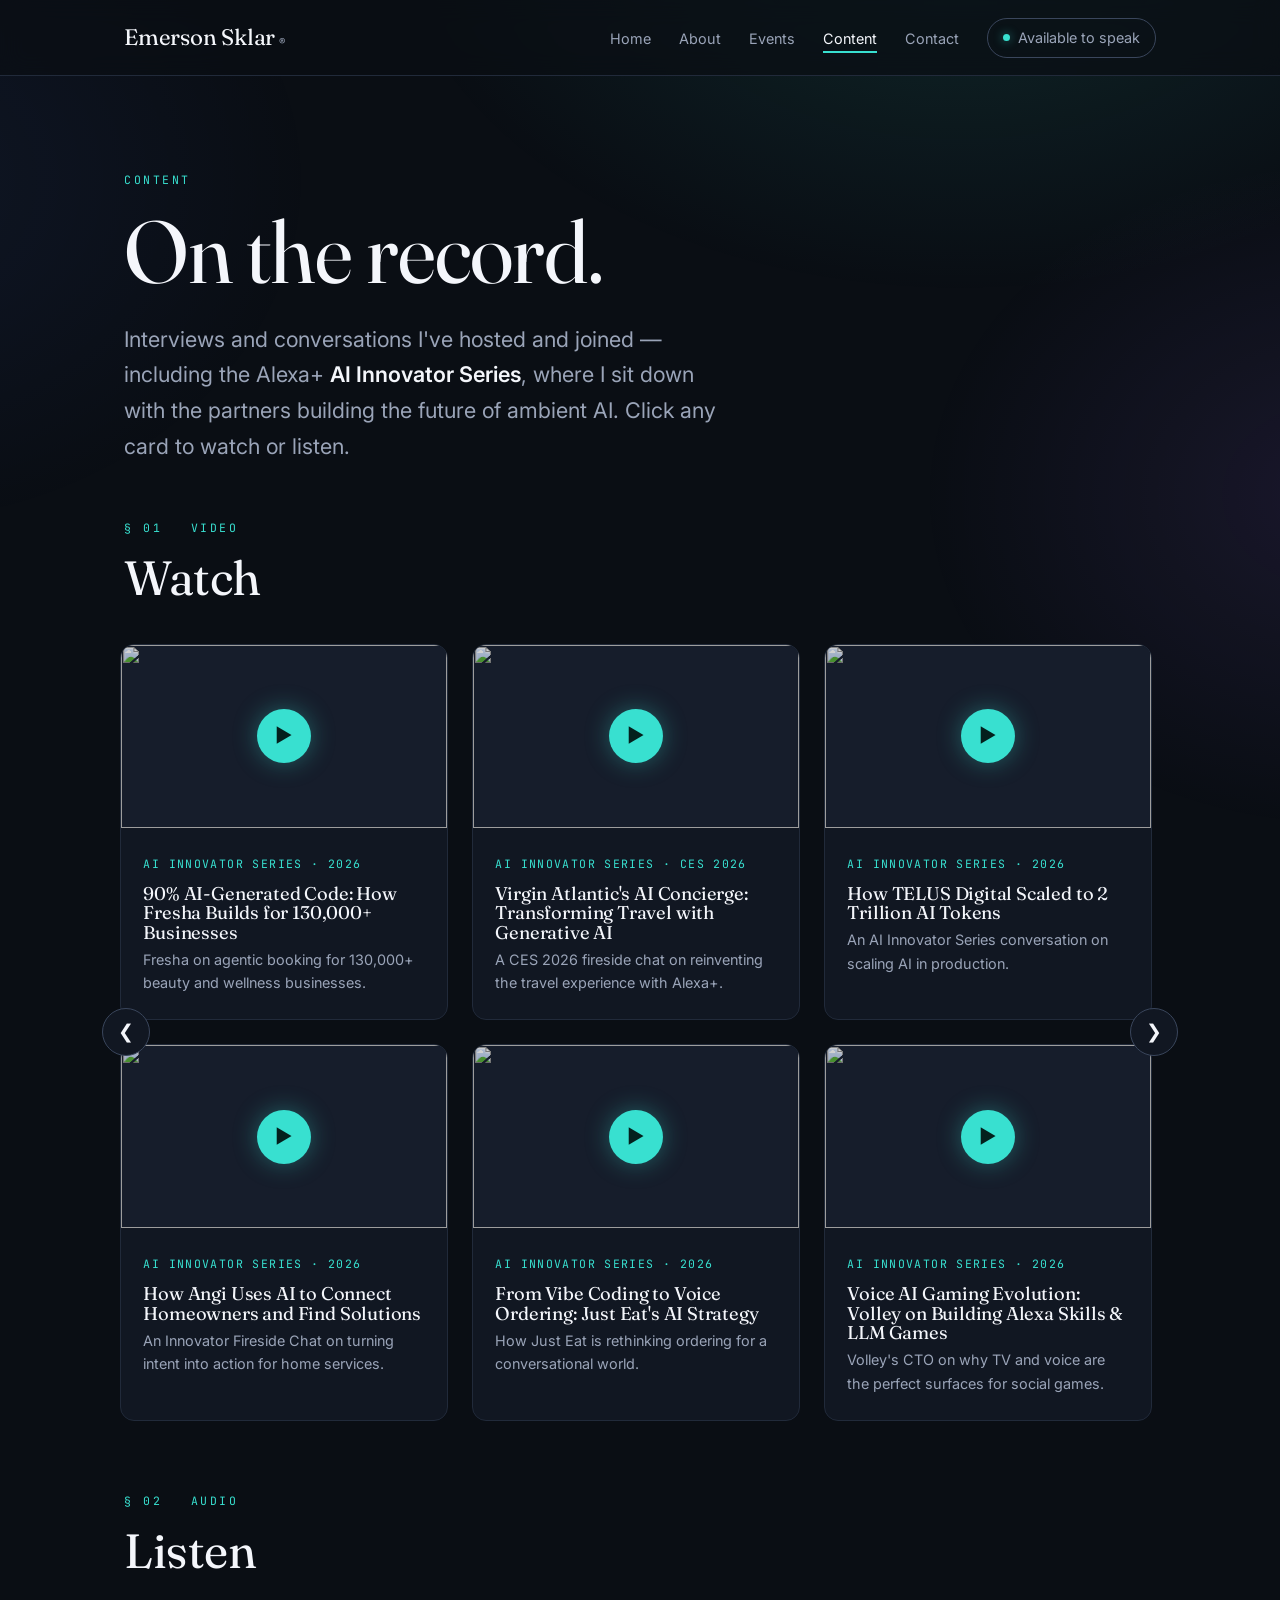
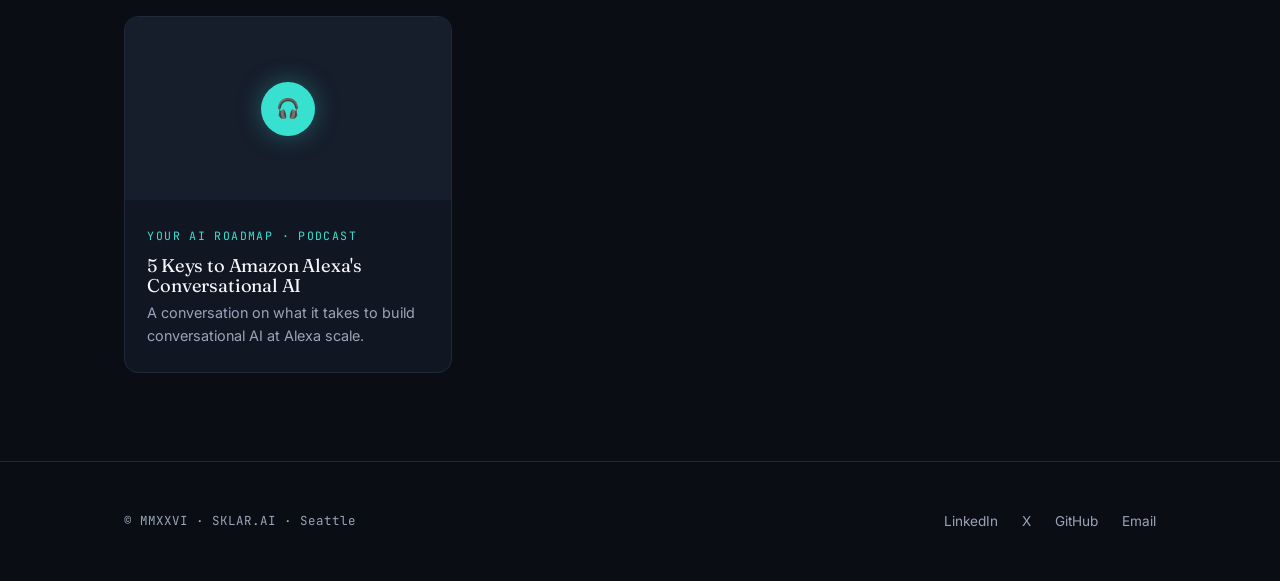
==== commit b5d97532: "Add Fresha AI Innovator Series video; fix stale README references Content page was missing the 7th p" ====
--- a/content/index.html
+++ b/content/index.html
@@ -66,6 +66,20 @@
         <div class="carousel-track" aria-label="Video carousel" tabindex="0">
 
         <article class="media-item">
+          <a href="https://www.youtube.com/watch?v=KXOBNe0UvO4" target="_blank" rel="noopener">
+            <div class="media-thumb">
+              <img src="https://img.youtube.com/vi/KXOBNe0UvO4/hqdefault.jpg" alt="" loading="lazy">
+              <div class="play">&#9654;</div>
+            </div>
+          </a>
+          <div class="media-body">
+            <span class="kind">AI Innovator Series · 2026</span>
+            <h3>90% AI-Generated Code: How Fresha Builds for 130,000+ Businesses</h3>
+            <p>Fresha on agentic booking for 130,000+ beauty and wellness businesses.</p>
+          </div>
+        </article>
+
+        <article class="media-item">
           <a href="https://www.youtube.com/watch?v=mLCCWMTmZUk" target="_blank" rel="noopener">
             <div class="media-thumb">
               <img src="https://img.youtube.com/vi/mLCCWMTmZUk/hqdefault.jpg" alt="" loading="lazy">
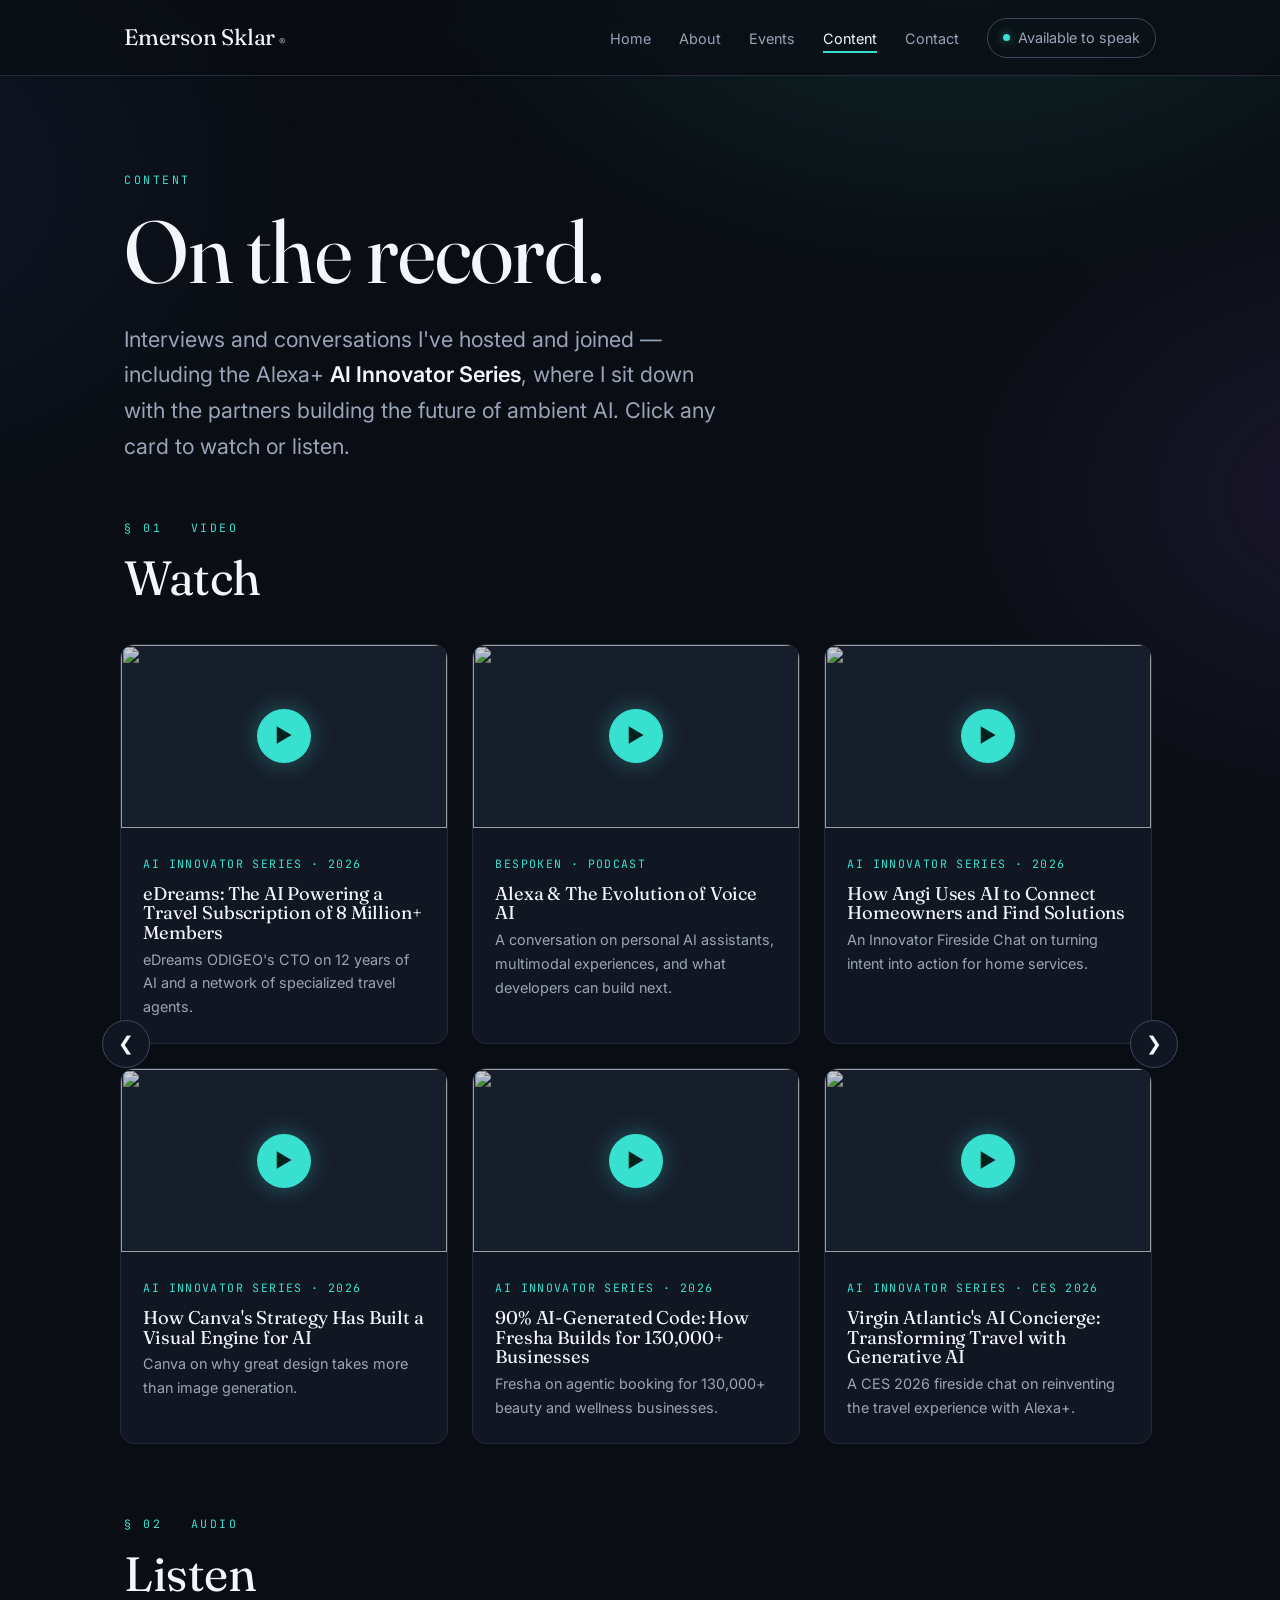
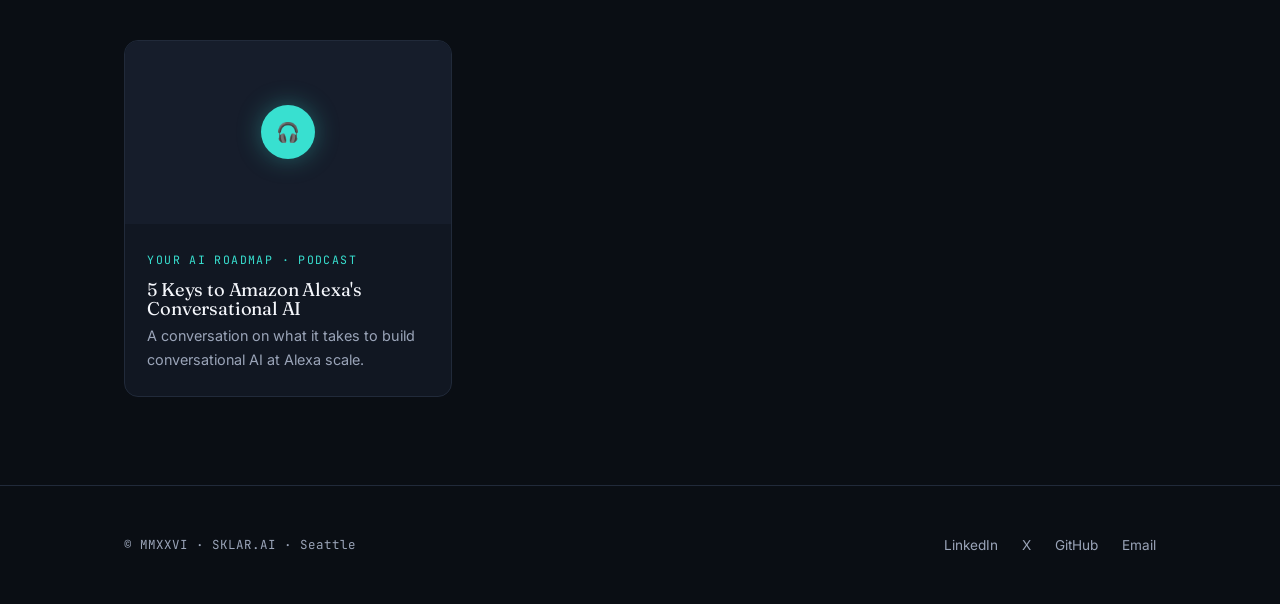
==== commit 64986931: "Swap CityJS Athens for Tokyo GenAI briefing; add three videos Events: removed CityJS Athens, added G" ====
--- a/content/index.html
+++ b/content/index.html
@@ -66,6 +66,48 @@
         <div class="carousel-track" aria-label="Video carousel" tabindex="0">
 
         <article class="media-item">
+          <a href="https://www.youtube.com/watch?v=MHGZhgnZMWk" target="_blank" rel="noopener">
+            <div class="media-thumb">
+              <img src="https://img.youtube.com/vi/MHGZhgnZMWk/hqdefault.jpg" alt="" loading="lazy">
+              <div class="play">&#9654;</div>
+            </div>
+          </a>
+          <div class="media-body">
+            <span class="kind">AI Innovator Series · 2026</span>
+            <h3>eDreams: The AI Powering a Travel Subscription of 8 Million+ Members</h3>
+            <p>eDreams ODIGEO's CTO on 12 years of AI and a network of specialized travel agents.</p>
+          </div>
+        </article>
+
+        <article class="media-item">
+          <a href="https://www.youtube.com/watch?v=Ws855NUZTbE" target="_blank" rel="noopener">
+            <div class="media-thumb">
+              <img src="https://img.youtube.com/vi/Ws855NUZTbE/hqdefault.jpg" alt="" loading="lazy">
+              <div class="play">&#9654;</div>
+            </div>
+          </a>
+          <div class="media-body">
+            <span class="kind">AI Innovator Series · 2026</span>
+            <h3>How Canva's Strategy Has Built a Visual Engine for AI</h3>
+            <p>Canva on why great design takes more than image generation.</p>
+          </div>
+        </article>
+
+        <article class="media-item">
+          <a href="https://www.youtube.com/watch?v=PVWBDaVyHTg" target="_blank" rel="noopener">
+            <div class="media-thumb">
+              <img src="https://img.youtube.com/vi/PVWBDaVyHTg/hqdefault.jpg" alt="" loading="lazy">
+              <div class="play">&#9654;</div>
+            </div>
+          </a>
+          <div class="media-body">
+            <span class="kind">Bespoken · Podcast</span>
+            <h3>Alexa &amp; The Evolution of Voice AI</h3>
+            <p>A conversation on personal AI assistants, multimodal experiences, and what developers can build next.</p>
+          </div>
+        </article>
+
+        <article class="media-item">
           <a href="https://www.youtube.com/watch?v=KXOBNe0UvO4" target="_blank" rel="noopener">
             <div class="media-thumb">
               <img src="https://img.youtube.com/vi/KXOBNe0UvO4/hqdefault.jpg" alt="" loading="lazy">
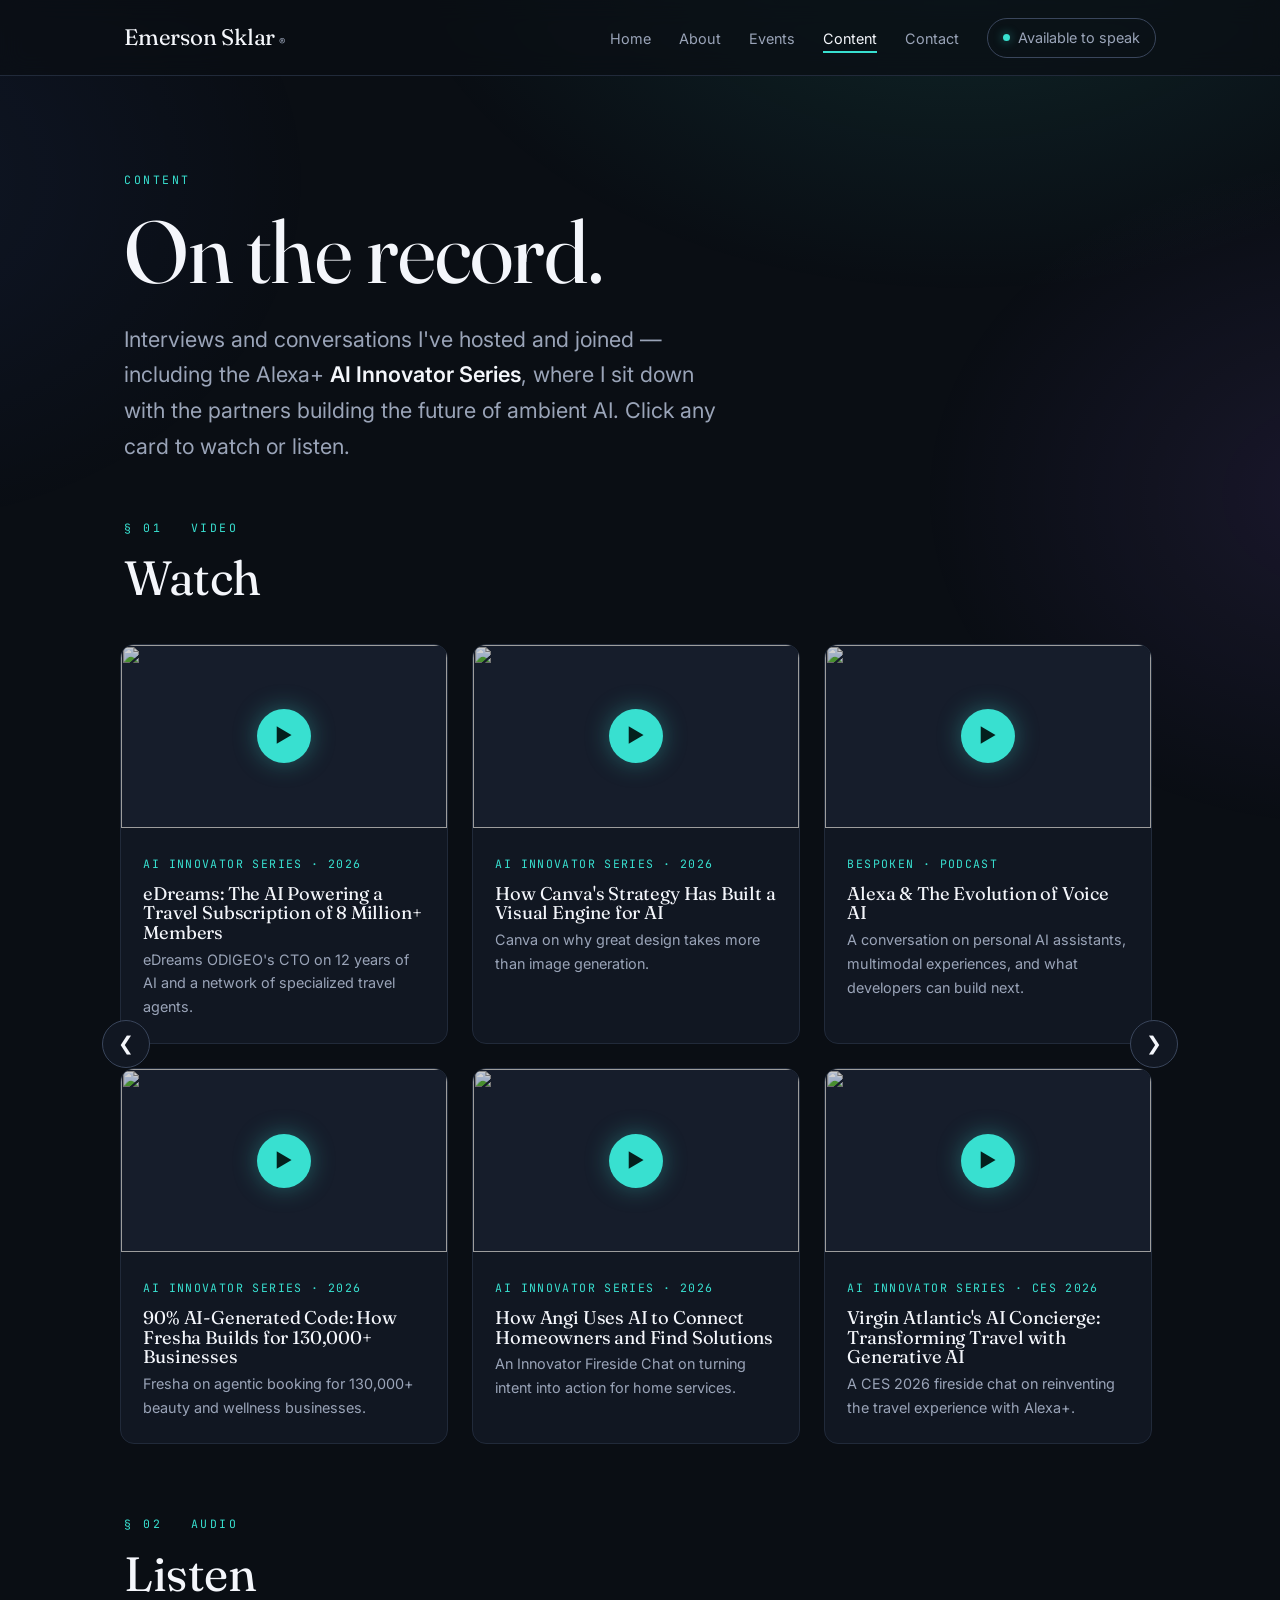
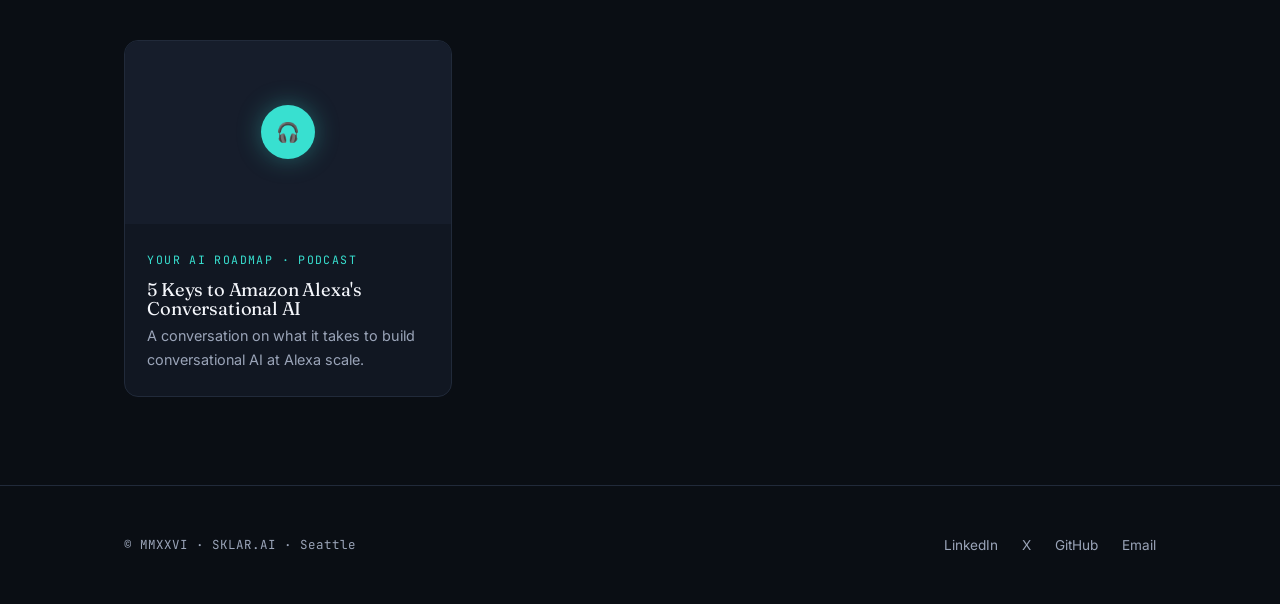
==== commit 75f9b4b8: "Fill Watch carousel pages row by row so videos read newest-first The grid flowed column-first (down-" ====
--- a/content/index.html
+++ b/content/index.html
@@ -23,7 +23,7 @@
   <link rel="preconnect" href="https://fonts.gstatic.com" crossorigin>
   <link href="https://fonts.googleapis.com/css2?family=Fraunces:ital,opsz,wght@0,9..144,400;0,9..144,500;1,9..144,400&family=Inter:wght@400;500;600&family=JetBrains+Mono:wght@400;500&display=swap" rel="stylesheet">
   <link rel="stylesheet" href="/assets/css/style.css?v=2">
-  <link rel="stylesheet" href="/assets/css/carousel.css?v=2">
+  <link rel="stylesheet" href="/assets/css/carousel.css?v=3">
 </head>
 <body>
 
@@ -272,6 +272,6 @@
     </div>
   </footer>
 
-  <script src="/assets/js/carousel.js?v=2"></script>
+  <script src="/assets/js/carousel.js?v=3"></script>
 </body>
 </html>
--- a/assets/css/carousel.css
+++ b/assets/css/carousel.css
@@ -14,8 +14,9 @@
 }
 
 /* The scrolling track.
-   - Two rows, and columns are auto-created as cards flow down-then-right,
-     so every 3 columns = one "page" of 6 videos on desktop.
+   - Two rows; every 3 columns = one "page" of 6 videos on desktop.
+     carousel.js places each card so a page reads left-to-right, row by row
+     (column flow below is only the no-JS fallback).
    - Native CSS scroll-snap keeps columns aligned as you scroll or click. */
 .carousel-track {
   display: grid;
